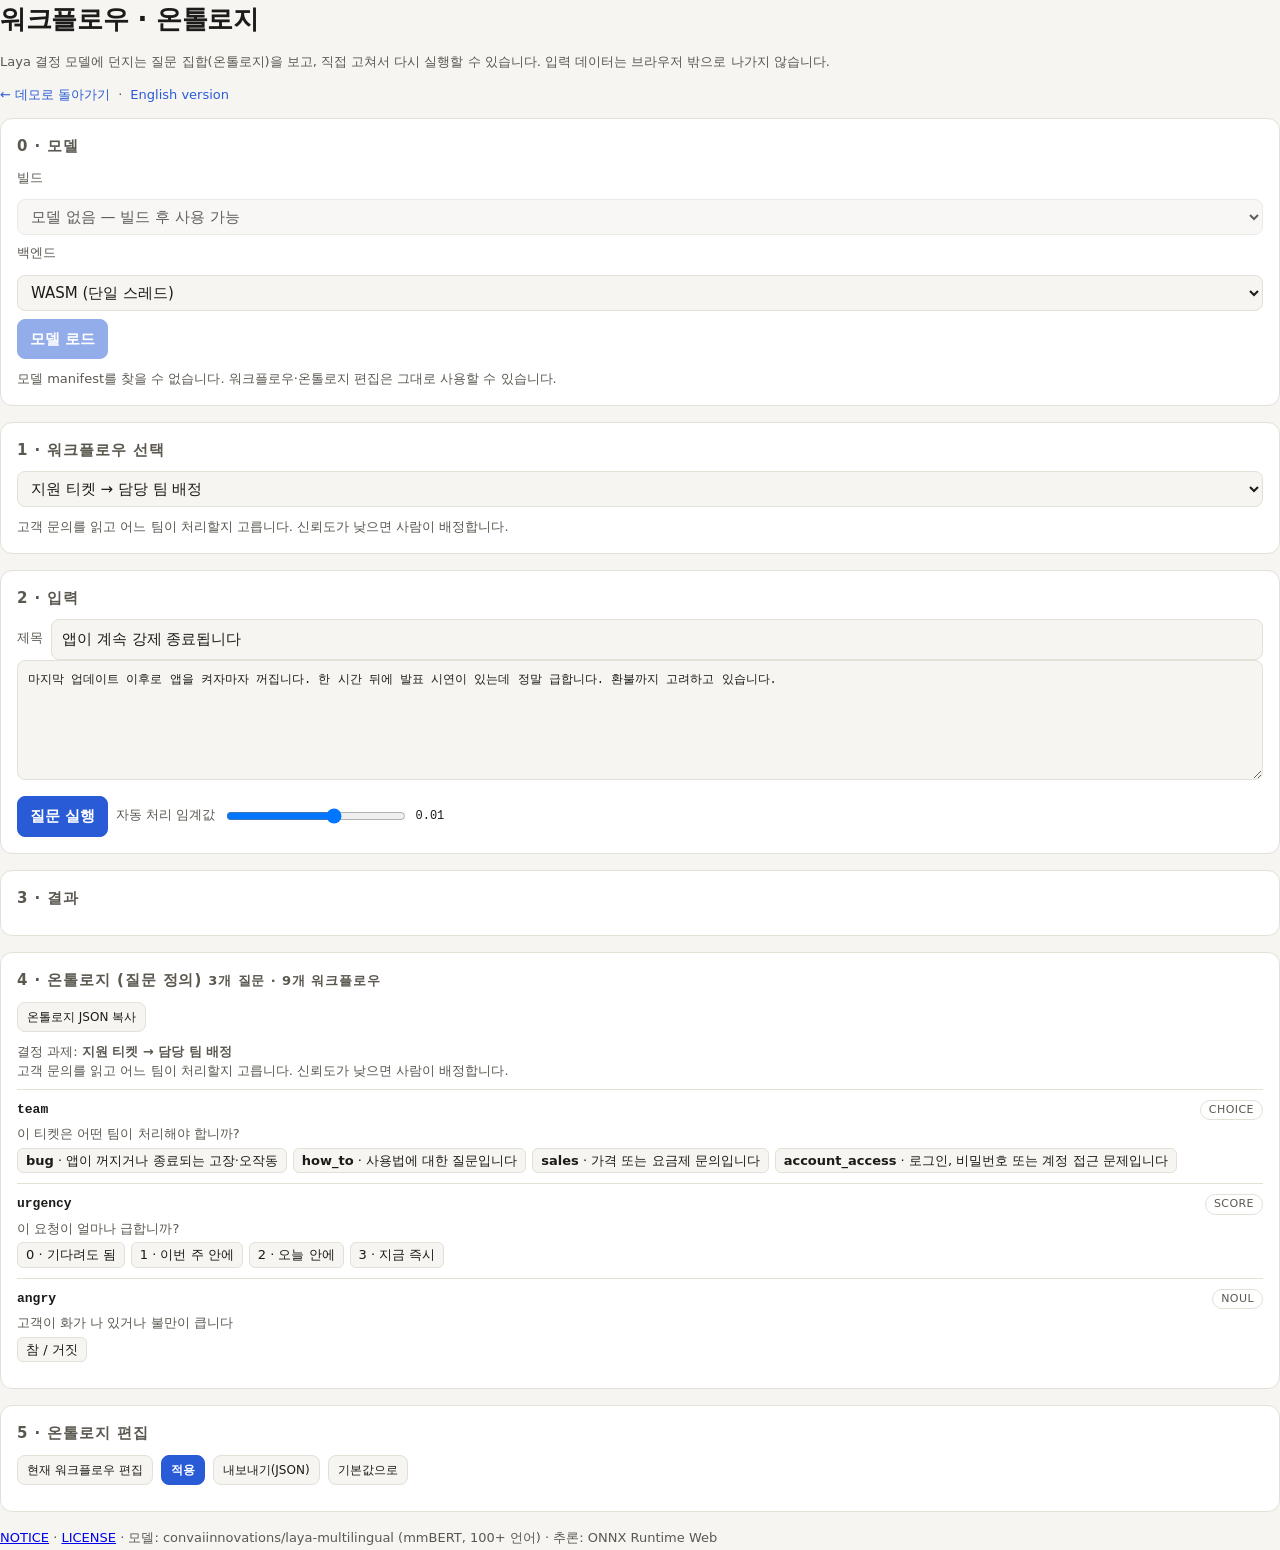
==== web/workflows-ko.html @ be0d20d6 "Add Korean workflow/ontology page with live editing" ====
<!doctype html>
<html lang="ko">
<head>
<meta charset="utf-8" />
<meta name="viewport" content="width=device-width, initial-scale=1" />
<title>Laya 워크플로우·온톨로지 (한국어)</title>
<link rel="stylesheet" href="./workflows-ko.css" />
</head>
<body>
<div class="wrap">
  <header>
    <h1>워크플로우 · 온톨로지</h1>
    <p class="muted">Laya 결정 모델에 던지는 질문 집합(온톨로지)을 보고, 직접 고쳐서 다시 실행할 수 있습니다. 입력 데이터는 브라우저 밖으로 나가지 않습니다.</p>
  </header>

  <nav class="nav">
    <a href="./index.html">← 데모로 돌아가기</a>
    <span class="sep">·</span>
    <a href="./workflows.html">English version</a>
  </nav>

  <section class="card">
    <h2>0 · 모델</h2>
    <div class="row">
      <label class="muted" for="variant">빌드</label>
      <select id="variant"><option>불러오는 중…</option></select>
      <label class="muted" for="backend">백엔드</label>
      <select id="backend">
        <option value="wasm">WASM (단일 스레드)</option>
        <option value="webgpu">WebGPU (실험적)</option>
      </select>
      <button id="loadBtn" class="btn primary">모델 로드</button>
    </div>
    <div id="status" class="muted" style="margin-top:10px">모델을 아직 로드하지 않았습니다.</div>
  </section>

  <section class="card">
    <h2>1 · 워크플로우 선택</h2>
    <div class="row">
      <select id="workflow"></select>
    </div>
    <p id="wfDesc" class="muted" style="margin:10px 0 0"></p>
  </section>

  <section class="card">
    <h2>2 · 입력</h2>
    <div class="row" id="subjectRow">
      <label class="muted" for="subject">제목</label>
      <input type="text" id="subject" placeholder="(선택) 제목" style="flex:1" />
    </div>
    <textarea id="message" placeholder="여기에 상황/메시지를 붙여넣으세요"></textarea>
    <div class="row" style="margin-top:10px">
      <button id="runBtn" class="btn primary">질문 실행</button>
      <label class="muted" for="threshold">자동 처리 임계값</label>
      <input type="range" id="threshold" min="0.5" max="0.99" step="0.01" value="0.8" style="max-width:180px" />
      <span id="thresholdVal" class="mono">0.80</span>
    </div>
  </section>

  <section class="card">
    <h2>3 · 결과</h2>
    <div id="result" class="muted">아직 실행하지 않았습니다.</div>
  </section>

  <section class="card">
    <h2>4 · 온톨로지 (질문 정의) <span id="ontoCount" class="muted"></span></h2>
    <div class="row" style="margin-bottom:10px">
      <button id="copyOntoBtn" class="btn small">온톨로지 JSON 복사</button>
    </div>
    <div id="ontology"></div>
  </section>

  <section class="card">
    <h2>5 · 온톨로지 편집</h2>
    <div class="row" style="margin-bottom:10px">
      <button id="editBtn" class="btn small">현재 워크플로우 편집</button>
      <button id="saveBtn" class="btn small primary">적용</button>
      <button id="exportBtn" class="btn small">내보내기(JSON)</button>
      <button id="resetBtn" class="btn small">기본값으로</button>
    </div>
    <div id="editorBox" style="display:none">
      <p class="muted" style="margin:0 0 8px">질문 id·타입·선택지를 고치면 그대로 실행에 반영됩니다. 변경은 이 브라우저(localStorage)에만 저장됩니다.</p>
      <textarea id="editorJson" spellcheck="false"></textarea>
      <div id="editorMsg" class="muted" style="margin-top:8px"></div>
    </div>
  </section>

  <footer class="muted">
    <a href="./NOTICE.txt">NOTICE</a> · <a href="./LICENSE.txt">LICENSE</a> · 모델: convaiinnovations/laya-multilingual (mmBERT, 100+ 언어) · 추론: ONNX Runtime Web
  </footer>
</div>
<script type="module" src="./workflows-ko.js?v=20261104"></script>
</body>
</html>
---- web/workflows-ko.css ----
:root{
    --bg:#f6f5f1; --card:#ffffff; --ink:#1c1b19; --ink2:#5b5850; --line:#e3e0d8;
    --accent:#2a5bd7; --accent-ink:#ffffff; --good:#1f7a4d; --warn:#b4570a; --bar:#d9e2fb; --bar-top:#2a5bd7;
    --mono: ui-monospace, SFMono-Regular, Menlo, Consolas, monospace;
  }
  @media (prefers-color-scheme: dark){
    :root{ --bg:#151513; --card:#1e1d1a; --ink:#f0eee8; --ink2:#a6a297; --line:#33312c;
      --accent:#7ea2ff; --accent-ink:#0d1220; --good:#5fcf95; --warn:#f0a35c; --bar:#2a3555; --bar-top:#7ea2ff; }
  }
  *{box-sizing:border-box}
  body{margin:0;background:var(--bg);color:var(--ink);font:15px/1.5 system-ui,-apple-system,"Segoe UI",Roboto,sans-serif}
  main{max-width:980px;margin:0 auto;padding:28px 16px 64px}
  h1{font-size:26px;margin:0 0 4px;letter-spacing:-.01em}
  .sub{color:var(--ink2);margin:0 0 20px}
  .card{background:var(--card);border:1px solid var(--line);border-radius:12px;padding:16px;margin-bottom:16px}
  h2{font-size:13px;text-transform:uppercase;letter-spacing:.06em;color:var(--ink2);margin:0 0 10px;font-weight:600}
  label{display:block;font-size:13px;color:var(--ink2);margin:0 0 4px}
  select,textarea,input[type=number]{width:100%;background:var(--bg);color:var(--ink);border:1px solid var(--line);border-radius:8px;padding:8px 10px;font:inherit}
  textarea{font-family:var(--mono);font-size:13px;resize:vertical}
  .row{display:grid;grid-template-columns:repeat(auto-fit,minmax(220px,1fr));gap:12px;align-items:end}
  button{font:inherit;font-weight:600;border-radius:8px;border:1px solid var(--accent);background:var(--accent);color:var(--accent-ink);padding:9px 16px;cursor:pointer}
  button.secondary{background:transparent;color:var(--accent)}
  button:disabled{opacity:.5;cursor:not-allowed}
  .status{margin-top:12px;font-size:14px;color:var(--ink2)}
  .progress{height:6px;background:var(--bar);border-radius:3px;overflow:hidden;margin-top:8px;display:none}
  .progress>div{height:100%;width:0;background:var(--bar-top);transition:width .15s}
  .badges{display:flex;gap:8px;flex-wrap:wrap;margin-top:10px}
  .badge{font-size:12px;border:1px solid var(--line);border-radius:999px;padding:2px 10px;color:var(--ink2)}
  .badge.ok{color:var(--good);border-color:var(--good)}
  .badge.warn{color:var(--warn);border-color:var(--warn)}
  .cols{display:grid;grid-template-columns:1fr 1fr;gap:16px}
  @media (max-width:760px){.cols{grid-template-columns:1fr}}
  .q{border-top:1px solid var(--line);padding:12px 0}
  .q:first-child{border-top:0;padding-top:0}
  .qhead{display:flex;justify-content:space-between;gap:8px;align-items:baseline;margin-bottom:6px}
  .qname{font-weight:600}
  .qtype{font-size:12px;color:var(--ink2);text-transform:uppercase;letter-spacing:.05em}
  .bar{display:grid;grid-template-columns:110px 1fr 52px;gap:8px;align-items:center;font-size:13px;margin:3px 0}
  .bar .name{overflow:hidden;text-overflow:ellipsis;white-space:nowrap;color:var(--ink2)}
  .bar .track{height:10px;background:var(--bar);border-radius:5px;overflow:hidden}
  .bar .fill{height:100%;background:var(--bar-top);opacity:.45;border-radius:5px}
  .bar.top .fill{opacity:1}.bar.top .name{color:var(--ink);font-weight:600}
  .bar .val{text-align:right;font-variant-numeric:tabular-nums}
  .meta{font-size:13px;color:var(--ink2);margin-top:6px}
  .decision{margin-top:8px;font-size:13px;padding:6px 10px;border-radius:8px;background:var(--bg);border:1px solid var(--line)}
  .decision b.auto{color:var(--good)} .decision b.human{color:var(--warn)}
  pre{background:var(--bg);border:1px solid var(--line);border-radius:8px;padding:10px;overflow:auto;font-size:12px;max-height:280px}
  .note{font-size:13px;color:var(--ink2)}
  .warn{color:var(--warn)}

/* --- 워크플로우 페이지 전용 --- */
.nav{display:flex;gap:8px;align-items:center;font-size:13px;margin-bottom:14px}
.nav a{color:var(--accent);text-decoration:none}
.nav .sep{color:var(--ink2)}
.mono{font-family:var(--mono);font-size:12px}
input[type=text]{width:100%;background:var(--bg);color:var(--ink);border:1px solid var(--line);border-radius:8px;padding:8px 10px;font:inherit}
input[type=range]{width:100%}
.onto{border-top:1px solid var(--line);padding:10px 0}
.onto:first-of-type{border-top:0}
.onto .h{display:flex;justify-content:space-between;gap:10px;align-items:baseline}
.onto .id{font-family:var(--mono);font-size:13px;font-weight:600}
.onto .type{font-size:11px;color:var(--ink2);border:1px solid var(--line);border-radius:999px;padding:1px 8px;text-transform:uppercase;letter-spacing:.04em}
.onto .ins{font-size:13px;color:var(--ink2);margin:4px 0}
.onto .opts{font-size:13px;display:flex;flex-wrap:wrap;gap:6px}
.onto .opt{border:1px solid var(--line);border-radius:6px;padding:2px 8px;background:var(--bg)}
.outcome{border:1px solid var(--line);border-radius:10px;padding:12px;background:var(--bg)}
.outcome .title{font-weight:700;font-size:16px;margin-bottom:4px}
.outcome .title.auto{color:var(--good)}.outcome .title.human{color:var(--warn)}
.edited{color:var(--warn);font-size:12px}

/* --- 공용 컴포넌트 (워크플로우 페이지) --- */
.muted{color:var(--ink2);font-size:13px}
.grid2{display:grid;grid-template-columns:auto 1fr;gap:6px 14px;font-size:13px}
.q{border:1px solid var(--line);border-radius:10px;padding:10px 12px;margin-bottom:8px;background:var(--bg)}
.qid{font-family:var(--mono);font-size:12px;color:var(--ink2)}
.qins{font-size:13px;margin:4px 0 8px}
.qline{display:grid;grid-template-columns:1fr auto;gap:8px;align-items:center;font-size:13px;margin:3px 0}
.bar{height:6px;border-radius:99px;background:var(--line);overflow:hidden}
.bar > i{display:block;height:100%;background:var(--accent)}
.card h2{font-size:15px;margin:0 0 10px}
.btn{border:1px solid var(--line);background:var(--bg);color:var(--ink);border-radius:8px;padding:8px 12px;font:inherit;cursor:pointer}
.btn.primary{background:var(--accent);border-color:var(--accent);color:#fff;font-weight:600}
.btn.small{padding:5px 9px;font-size:12px}
textarea{width:100%;min-height:120px;background:var(--bg);color:var(--ink);border:1px solid var(--line);border-radius:8px;padding:10px;font-family:var(--mono);font-size:12px}
select{background:var(--bg);color:var(--ink);border:1px solid var(--line);border-radius:8px;padding:7px 9px;font:inherit;max-width:100%}
.row{display:flex;gap:8px;flex-wrap:wrap;align-items:center}
pre.mono{white-space:pre-wrap;word-break:break-all;max-height:320px;overflow:auto}
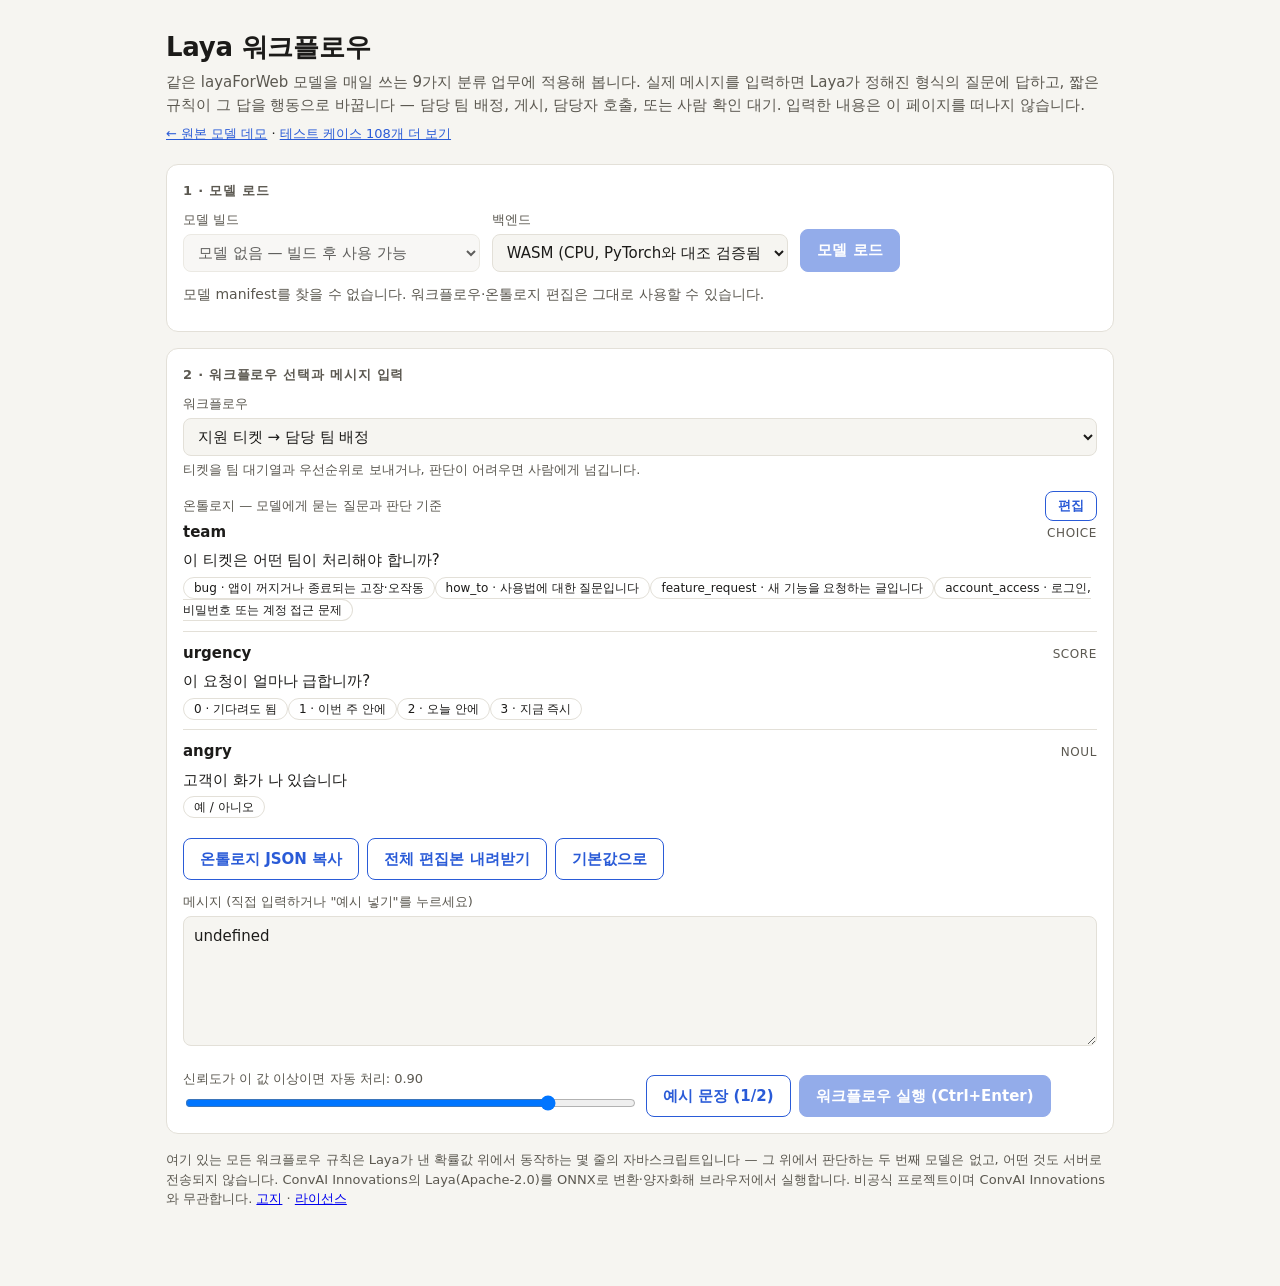
==== commit c5f6d9d9: "Match workflows-ko page to the upstream design; verify it in CI" ====
--- a/web/workflows-ko.html
+++ b/web/workflows-ko.html
@@ -1,94 +1,185 @@
 <!doctype html>
 <html lang="ko">
 <head>
-<meta charset="utf-8" />
-<meta name="viewport" content="width=device-width, initial-scale=1" />
-<title>Laya 워크플로우·온톨로지 (한국어)</title>
-<link rel="stylesheet" href="./workflows-ko.css" />
+<meta charset="utf-8">
+<meta name="viewport" content="width=device-width, initial-scale=1">
+<title>Laya 워크플로우 (한국어)</title>
+<style>
+  :root{
+    --bg:#f6f5f1; --card:#ffffff; --ink:#1c1b19; --ink2:#5b5850; --line:#e3e0d8;
+    --accent:#2a5bd7; --accent-ink:#ffffff; --good:#1f7a4d; --good-bg:#e8f5ee; --good-line:#bfe3cf;
+    --warn:#b4570a; --warn-bg:#fdf1e3; --warn-line:#f0cd9e;
+    --bad:#b4231f; --bad-bg:#fdebea; --bad-line:#f1b7b3;
+    --bar:#d9e2fb; --bar-top:#2a5bd7;
+    --mono: ui-monospace, SFMono-Regular, Menlo, Consolas, monospace;
+  }
+  @media (prefers-color-scheme: dark){
+    :root{ --bg:#151513; --card:#1e1d1a; --ink:#f0eee8; --ink2:#a6a297; --line:#33312c;
+      --accent:#7ea2ff; --accent-ink:#0d1220;
+      --good:#5fcf95; --good-bg:#12241c; --good-line:#245239;
+      --warn:#f0a35c; --warn-bg:#2a1f10; --warn-line:#5c4322;
+      --bad:#ff8f8a; --bad-bg:#2a1513; --bad-line:#5c2c28;
+      --bar:#2a3555; --bar-top:#7ea2ff; }
+  }
+  *{box-sizing:border-box}
+  body{margin:0;background:var(--bg);color:var(--ink);font:15px/1.5 system-ui,-apple-system,"Segoe UI",Roboto,sans-serif}
+  main{max-width:980px;margin:0 auto;padding:28px 16px 64px}
+  h1{font-size:26px;margin:0 0 4px;letter-spacing:-.01em}
+  .sub{color:var(--ink2);margin:0 0 8px}
+  .backlink{font-size:13px;margin:0 0 20px}
+  .backlink a{color:var(--accent)}
+  .card{background:var(--card);border:1px solid var(--line);border-radius:12px;padding:16px;margin-bottom:16px}
+  h2{font-size:13px;text-transform:uppercase;letter-spacing:.06em;color:var(--ink2);margin:0 0 10px;font-weight:600}
+  label{display:block;font-size:13px;color:var(--ink2);margin:0 0 4px}
+  select,textarea,input[type=number],input[type=text]{width:100%;background:var(--bg);color:var(--ink);border:1px solid var(--line);border-radius:8px;padding:8px 10px;font:inherit}
+  textarea{resize:vertical}
+  .row{display:grid;grid-template-columns:repeat(auto-fit,minmax(220px,1fr));gap:12px;align-items:end}
+  button{font:inherit;font-weight:600;border-radius:8px;border:1px solid var(--accent);background:var(--accent);color:var(--accent-ink);padding:9px 16px;cursor:pointer}
+  button.secondary{background:transparent;color:var(--accent)}
+  button:disabled{opacity:.5;cursor:not-allowed}
+  .status{margin-top:12px;font-size:14px;color:var(--ink2)}
+  .progress{height:6px;background:var(--bar);border-radius:3px;overflow:hidden;margin-top:8px;display:none}
+  .progress>div{height:100%;width:0;background:var(--bar-top);transition:width .15s}
+  .badges{display:flex;gap:8px;flex-wrap:wrap;margin-top:10px}
+  .badge{font-size:12px;border:1px solid var(--line);border-radius:999px;padding:2px 10px;color:var(--ink2)}
+  .badge.ok{color:var(--good);border-color:var(--good)}
+  .field{margin-bottom:12px}
+  .domainDesc{font-size:13px;color:var(--ink2);margin:4px 0 0}
+  .actions{display:flex;gap:8px;flex-wrap:wrap;margin-top:10px}
+  .bar{display:grid;grid-template-columns:130px 1fr 52px;gap:8px;align-items:center;font-size:13px;margin:3px 0}
+  .bar .name{overflow:hidden;text-overflow:ellipsis;white-space:nowrap;color:var(--ink2)}
+  .bar .track{height:10px;background:var(--bar);border-radius:5px;overflow:hidden}
+  .bar .fill{height:100%;background:var(--bar-top);opacity:.45;border-radius:5px}
+  .bar.top .fill{opacity:1}.bar.top .name{color:var(--ink);font-weight:600}
+  .bar .val{text-align:right;font-variant-numeric:tabular-nums}
+  .q{border-top:1px solid var(--line);padding:10px 0}
+  .q:first-child{border-top:0;padding-top:0}
+  .qhead{display:flex;justify-content:space-between;gap:8px;align-items:baseline;margin-bottom:6px}
+  .qname{font-weight:600}
+  .qtype{font-size:12px;color:var(--ink2);text-transform:uppercase;letter-spacing:.05em}
+  .meta{font-size:12px;color:var(--ink2);margin-top:4px}
+  .outcome{border-radius:10px;border:1px solid var(--line);padding:14px 16px;margin-bottom:14px}
+  .outcome.auto{background:var(--good-bg);border-color:var(--good-line)}
+  .outcome.hold{background:var(--warn-bg);border-color:var(--warn-line)}
+  .outcome.block{background:var(--bad-bg);border-color:var(--bad-line)}
+  .outcome .label{font-size:12px;text-transform:uppercase;letter-spacing:.06em;font-weight:700}
+  .outcome.auto .label{color:var(--good)}
+  .outcome.hold .label{color:var(--warn)}
+  .outcome.block .label{color:var(--bad)}
+  .outcome .title{font-size:18px;font-weight:700;margin:4px 0 6px}
+  .outcome .detail{font-size:14px;color:var(--ink)}
+  .chips{display:flex;gap:8px;flex-wrap:wrap;margin-top:10px}
+  .chip{font-size:12px;border-radius:999px;padding:3px 10px;background:var(--card);border:1px solid var(--line)}
+  pre{background:var(--bg);border:1px solid var(--line);border-radius:8px;padding:10px;overflow:auto;font-size:12px;max-height:280px}
+  details summary{cursor:pointer;color:var(--accent);font-size:13px;margin-top:10px}
+  .note{font-size:13px;color:var(--ink2)}
+  .warn{color:var(--warn)}
+  .crit{margin:4px 0 0 0;padding:0;list-style:none}
+  .crit li{font-size:13px;color:var(--ink2);margin:2px 0}
+  .crit b{color:var(--ink);font-weight:600}
+  .ontoHead{display:flex;justify-content:space-between;gap:8px;align-items:baseline}
+  .ontoTitle{font-size:18px;font-weight:700;margin:2px 0 4px}
+  .editorBox{margin-top:12px;padding-top:12px;border-top:1px solid var(--line)}
+  .editorJson{font-family:var(--mono);font-size:12px;min-height:260px}
+  .ok{color:var(--good)}
+  .editorJson{width:100%;min-height:240px;font-family:ui-monospace,SFMono-Regular,Menlo,monospace;font-size:12px;line-height:1.55;background:var(--bg2,#fafafa);color:inherit}
+</style>
 </head>
 <body>
-<div class="wrap">
-  <header>
-    <h1>워크플로우 · 온톨로지</h1>
-    <p class="muted">Laya 결정 모델에 던지는 질문 집합(온톨로지)을 보고, 직접 고쳐서 다시 실행할 수 있습니다. 입력 데이터는 브라우저 밖으로 나가지 않습니다.</p>
-  </header>
+<main>
+  <h1>Laya 워크플로우</h1>
+  <p class="sub">같은 layaForWeb 모델을 매일 쓰는 9가지 분류 업무에 적용해 봅니다. 실제 메시지를 입력하면 Laya가 정해진 형식의 질문에 답하고, 짧은 규칙이 그 답을 행동으로 바꿉니다 — 담당 팀 배정, 게시, 담당자 호출, 또는 사람 확인 대기. 입력한 내용은 이 페이지를 떠나지 않습니다.</p>
+  <p class="backlink"><a href="./index.html">&larr; 원본 모델 데모</a> &middot; <a href="https://github.com/vishalmysore/layaForWeb/tree/main/tests/data" target="_blank" rel="noopener">테스트 케이스 108개 더 보기</a></p>
 
-  <nav class="nav">
-    <a href="./index.html">← 데모로 돌아가기</a>
-    <span class="sep">·</span>
-    <a href="./workflows.html">English version</a>
-  </nav>
-
-  <section class="card">
-    <h2>0 · 모델</h2>
+  <section class="card" id="loadCard">
+    <h2>1 &middot; 모델 로드</h2>
+    <div class="row" id="baseModelRow" style="display:none">
+      <div>
+        <label for="baseModel">베이스 모델</label>
+        <select id="baseModel"></select>
+      </div>
+    </div>
     <div class="row">
-      <label class="muted" for="variant">빌드</label>
-      <select id="variant"><option>불러오는 중…</option></select>
-      <label class="muted" for="backend">백엔드</label>
-      <select id="backend">
-        <option value="wasm">WASM (단일 스레드)</option>
-        <option value="webgpu">WebGPU (실험적)</option>
-      </select>
-      <button id="loadBtn" class="btn primary">모델 로드</button>
+      <div>
+        <label for="variant">모델 빌드</label>
+        <select id="variant"><option>모델 목록을 불러오는 중…</option></select>
+      </div>
+      <div>
+        <label for="backend">백엔드</label>
+        <select id="backend">
+          <option value="wasm">WASM (CPU, PyTorch와 대조 검증됨)</option>
+          <option value="auto">자동: 가능하면 WebGPU (실험적)</option>
+          <option value="webgpu">WebGPU (실험적, README 참고)</option>
+        </select>
+      </div>
+      <div><button id="loadBtn">모델 로드</button></div>
     </div>
-    <div id="status" class="muted" style="margin-top:10px">모델을 아직 로드하지 않았습니다.</div>
+    <div class="progress" id="progress"><div id="progressBar"></div></div>
+    <div class="status" id="status">아직 로드하지 않았습니다. 메인 데모와 같은 모델 파일을 쓰므로, 이번 방문에 그쪽에서 로드했다면 브라우저 캐시에서 즉시 불러옵니다.</div>
+    <div class="badges" id="badges"></div>
   </section>
 
   <section class="card">
-    <h2>1 · 워크플로우 선택</h2>
+    <h2>2 &middot; 워크플로우 선택과 메시지 입력</h2>
+    <div class="field">
+      <label for="domain">워크플로우</label>
+      <select id="domain"></select>
+      <p class="domainDesc" id="domainDesc"></p>
+    </div>
+
+    <div class="field">
+      <div class="ontoHead">
+        <label style="margin:0">온톨로지 — 모델에게 묻는 질문과 판단 기준</label>
+        <button class="secondary" id="editBtn" type="button" style="padding:4px 12px;font-size:13px">편집</button>
+      </div>
+      <div id="ontology"></div>
+      <div class="meta" id="ontoCount"></div>
+      <div class="actions">
+        <button class="secondary" id="copyOntoBtn" type="button">온톨로지 JSON 복사</button>
+        <button class="secondary" id="exportBtn" type="button">전체 편집본 내려받기</button>
+        <button class="secondary" id="resetBtn" type="button">기본값으로</button>
+      </div>
+
+      <div class="editorBox" id="editorBox" style="display:none">
+        <label for="editorJson">워크플로우 정의 (JSON) — 저장하면 이 브라우저에만 보관됩니다</label>
+        <textarea id="editorJson" class="editorJson" spellcheck="false"></textarea>
+        <div class="actions">
+          <button id="saveBtn" type="button">검증 후 저장</button>
+          <button class="secondary" id="editorCancelBtn" type="button">닫기</button>
+        </div>
+        <div class="status" id="editorMsg"></div>
+      </div>
+    </div>
+
+    <div class="field" id="subjectField" style="display:none">
+      <label for="subject">제목</label>
+      <input type="text" id="subject" placeholder="짧은 제목">
+    </div>
+    <div class="field">
+      <label for="message">메시지 (직접 입력하거나 "예시 넣기"를 누르세요)</label>
+      <textarea id="message" rows="5" spellcheck="false"></textarea>
+    </div>
     <div class="row">
-      <select id="workflow"></select>
-    </div>
-    <p id="wfDesc" class="muted" style="margin:10px 0 0"></p>
-  </section>
-
-  <section class="card">
-    <h2>2 · 입력</h2>
-    <div class="row" id="subjectRow">
-      <label class="muted" for="subject">제목</label>
-      <input type="text" id="subject" placeholder="(선택) 제목" style="flex:1" />
-    </div>
-    <textarea id="message" placeholder="여기에 상황/메시지를 붙여넣으세요"></textarea>
-    <div class="row" style="margin-top:10px">
-      <button id="runBtn" class="btn primary">질문 실행</button>
-      <label class="muted" for="threshold">자동 처리 임계값</label>
-      <input type="range" id="threshold" min="0.5" max="0.99" step="0.01" value="0.8" style="max-width:180px" />
-      <span id="thresholdVal" class="mono">0.80</span>
+      <div>
+        <label for="thresh">신뢰도가 이 값 이상이면 자동 처리: <span id="threshVal">0.90</span></label>
+        <input type="range" id="thresh" min="0.5" max="0.99" step="0.01" value="0.9" style="width:100%">
+      </div>
+      <div class="actions">
+        <button class="secondary" id="exampleBtn" type="button">예시 넣기</button>
+        <button id="runBtn" disabled>워크플로우 실행 (Ctrl+Enter)</button>
+      </div>
     </div>
   </section>
 
-  <section class="card">
-    <h2>3 · 결과</h2>
-    <div id="result" class="muted">아직 실행하지 않았습니다.</div>
+  <section class="card" id="resultCard" style="display:none">
+    <h2>3 &middot; 워크플로우가 한 일</h2>
+    <div id="outcome"></div>
+    <div id="answers"></div>
+    <details><summary>Laya 원시 JSON</summary><pre id="raw"></pre></details>
   </section>
 
-  <section class="card">
-    <h2>4 · 온톨로지 (질문 정의) <span id="ontoCount" class="muted"></span></h2>
-    <div class="row" style="margin-bottom:10px">
-      <button id="copyOntoBtn" class="btn small">온톨로지 JSON 복사</button>
-    </div>
-    <div id="ontology"></div>
-  </section>
-
-  <section class="card">
-    <h2>5 · 온톨로지 편집</h2>
-    <div class="row" style="margin-bottom:10px">
-      <button id="editBtn" class="btn small">현재 워크플로우 편집</button>
-      <button id="saveBtn" class="btn small primary">적용</button>
-      <button id="exportBtn" class="btn small">내보내기(JSON)</button>
-      <button id="resetBtn" class="btn small">기본값으로</button>
-    </div>
-    <div id="editorBox" style="display:none">
-      <p class="muted" style="margin:0 0 8px">질문 id·타입·선택지를 고치면 그대로 실행에 반영됩니다. 변경은 이 브라우저(localStorage)에만 저장됩니다.</p>
-      <textarea id="editorJson" spellcheck="false"></textarea>
-      <div id="editorMsg" class="muted" style="margin-top:8px"></div>
-    </div>
-  </section>
-
-  <footer class="muted">
-    <a href="./NOTICE.txt">NOTICE</a> · <a href="./LICENSE.txt">LICENSE</a> · 모델: convaiinnovations/laya-multilingual (mmBERT, 100+ 언어) · 추론: ONNX Runtime Web
-  </footer>
-</div>
-<script type="module" src="./workflows-ko.js?v=20261104"></script>
+  <p class="note">여기 있는 모든 워크플로우 규칙은 Laya가 낸 확률값 위에서 동작하는 몇 줄의 자바스크립트입니다 — 그 위에서 판단하는 두 번째 모델은 없고, 어떤 것도 서버로 전송되지 않습니다. ConvAI Innovations의 Laya(Apache-2.0)를 ONNX로 변환·양자화해 브라우저에서 실행합니다. 비공식 프로젝트이며 ConvAI Innovations와 무관합니다. <a href="./NOTICE.txt">고지</a> &middot; <a href="./LICENSE.txt">라이선스</a></p>
+</main>
+<script type="module" src="./workflows-ko.js?v=20261104b"></script>
 </body>
 </html>
